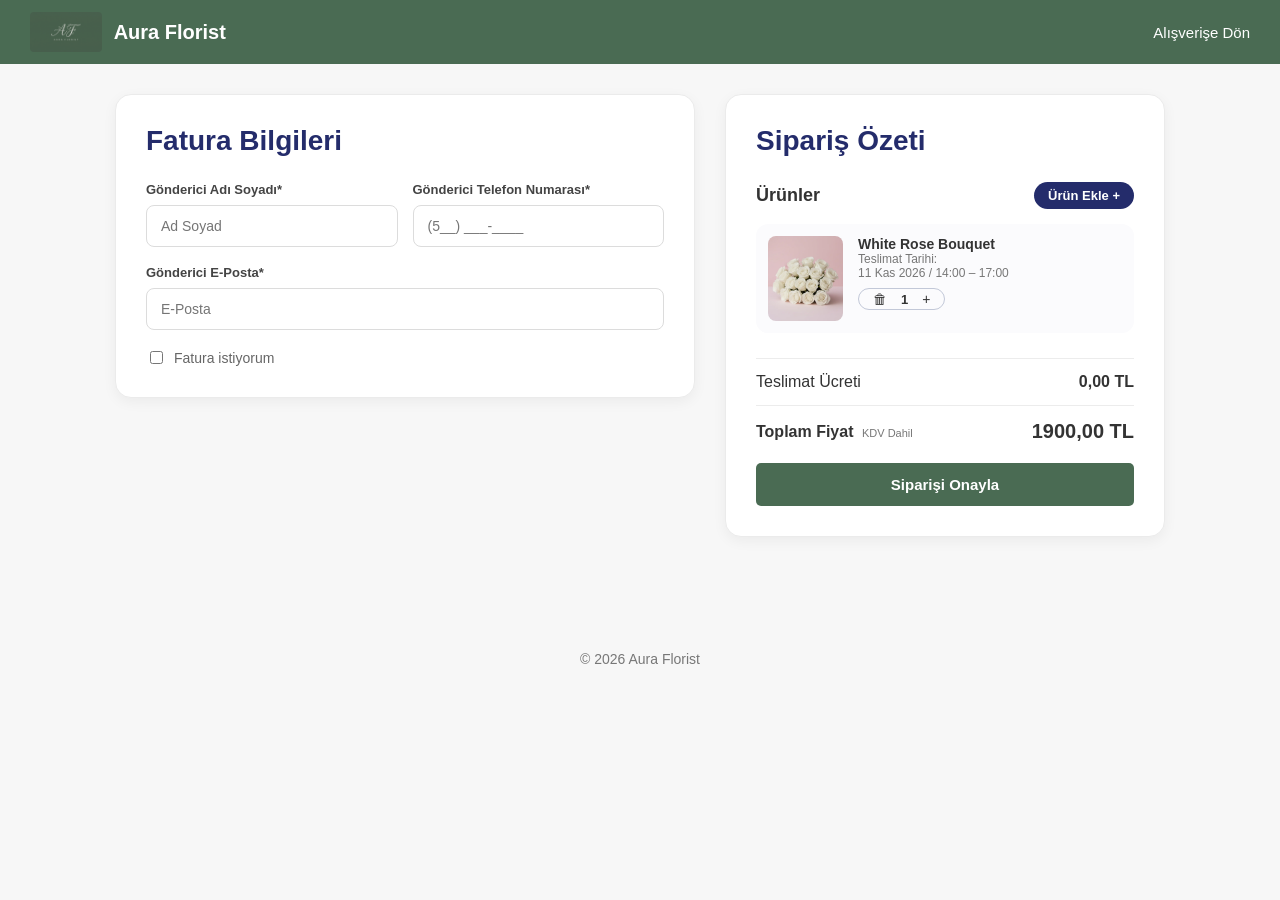
==== buy_screen.html @ 8c4b61f9 "moved" ====
<!DOCTYPE html>
<html lang="tr">
<head>
  <meta charset="UTF-8">
  <meta name="viewport" content="width=device-width, initial-scale=1.0">
  <title>Sipariş ve Ödeme — Aura Florist</title>
  <link rel="stylesheet" href="style.css">
  <link rel="icon" type="image/x-icon" href="images/logo.ico">
</head>
<body>

  <header>
    <div class="logo">
      <img src="images/logo.jpg" alt="Logo" class="logo-img">
      <span>Aura Florist</span>
    </div>
    <nav class="nav-menu">
      <a href="index.html">Alışverişe Dön</a>
    </nav>
  </header>

  <main class="checkout-page">
    <div class="checkout-layout">

      <!-- Sol Taraf: Fatura Bilgileri Kartı -->
      <section class="checkout-card">
        <h1 class="checkout-title">Fatura Bilgileri</h1>
        
        <form class="invoice-form">
          <div class="form-grid">
            <div class="form-group">
              <label for="full-name">Gönderici Adı Soyadı*</label>
              <input type="text" id="full-name" placeholder="Ad Soyad" required>
            </div>

            <div class="form-group">
              <label for="phone">Gönderici Telefon Numarası*</label>
              <input type="tel" id="phone" placeholder="(5__) ___-____" required>
            </div>
          </div>

          <div class="form-group">
            <label for="email">Gönderici E-Posta*</label>
            <input type="email" id="email" placeholder="E-Posta" required>
          </div>

          <label class="checkbox-label">
            <input type="checkbox">
            <span>Fatura istiyorum</span>
          </label>
        </form>
      </section>

      <!-- Sağ Taraf: Sipariş Özeti Kartı -->
      <section class="checkout-card summary-card">
        <h2 class="checkout-title">Sipariş Özeti</h2>

        <!-- Teslimat Bölgesi Kutusu -->
        

        <!-- Ürünler Başlık ve Buton -->
        <div class="section-row">
          <h3>Ürünler</h3>
          <a href="index.html#flowers" class="add-product-btn">Ürün Ekle +</a>
        </div>

        <!-- Sepetteki Ürün Kartı -->
        <div class="item-card">
          <img id="buy-img" src="images/whiterose.webp" alt="Flower" class="item-img">
          <div class="item-info">
            <div id="buy-name" class="item-name">White Rose Bouquet</div>
            <div class="item-sub">Teslimat Tarihi:</div>
            <div class="item-date">11 Kas 2026 / 14:00 – 17:00</div>
            <div class="qty-pill">
              <button type="button" class="qty-btn">&#128465;</button>
              <span class="qty-count">1</span>
              <button type="button" class="qty-btn">+</button>
            </div>
          </div>
        </div>

        <!-- Fiyat Dökümü -->
        <div class="price-line">
          <span>Teslimat Ücreti</span>
          <strong>0,00 TL</strong>
        </div>

        <div class="total-line">
          <div>
            <span class="total-label">Toplam Fiyat</span>
            <span class="tax-tag">KDV Dahil</span>
          </div>
          <span id="buy-price" class="total-price">1900,00 TL</span>
        </div>

        <button type="button" class="order-confirm-btn">Siparişi Onayla</button>
      </section>

    </div>
  </main>

  <footer>
    <p>&copy; 2026 Aura Florist</p>
  </footer>

  <script src="dynamic.js"></script>
</body>
</html>
---- style.css ----
/* --- Base Styles --- */
body {
  font-family: Arial, sans-serif;
  background-color: #f7f7f7;
  margin: 0;
  padding: 0;
  color: #333;
}

/* --- 1. Flexbox Navigation Header --- */
header {
  background-color: #4a6b53;
  padding: 12px 30px;
  display: flex;
  justify-content: space-between;
  align-items: center;
}

.logo {
  display: flex;
  align-items: center;
  gap: 12px;           /* Space between logo image and text */
  color: white;
  font-weight: bold;
  font-size: 20px;
}

.logo-img {
  height: 40px;        /* Height matches header bar */
  width: auto;
  border-radius: 4px;
  display: block;
}

.nav-menu {
  display: flex;
  gap: 20px;
  align-items: center;
}

.nav-menu a {
  color: white;
  text-decoration: none;
  font-size: 15px;
  font-weight: 500;
}

.nav-menu a:hover {
  text-decoration: underline;
}

/* --- Main Headings --- */
main h2 {
  text-align: center;
  margin-top: 35px;
  color: #333;
}

/* --- 2. CSS Grid Products Section (index.html) --- */
.products-grid {
  display: grid;
  grid-template-columns: repeat(auto-fit, minmax(220px, 1fr));
  gap: 25px;
  justify-content: center;
  max-width: 1000px;
  margin: 0 auto;
  padding: 20px;
}

.product-card {
  background-color: white;
  border: 1px solid #ddd;
  border-radius: 8px;
  padding: 15px;
  text-align: center;
  box-sizing: border-box;
}

.product-card img {
  width: 100%;
  height: 200px;
  object-fit: cover;
  border-radius: 4px;
}

.product-card h3 {
  margin: 15px 0 5px 0;
  font-size: 18px;
}

.price {
  font-weight: bold;
  color: #4a6b53;
  margin-bottom: 15px;
}

/* Global Buttons */
button {
  background-color: #4a6b53;
  color: white;
  border: none;
  padding: 10px 20px;
  border-radius: 5px;
  cursor: pointer;
  width: 100%;
  font-size: 14px;
  transition: background-color 0.2s ease;
}

button:hover {
  background-color: #38523f;
}

/* --- 3. Checkout Page Styles (buy_screen.html) --- */
.checkout-page {
  padding: 30px 20px;
}

.checkout-layout {
  max-width: 1050px;
  margin: 0 auto;
  display: flex;
  gap: 30px;
  align-items: flex-start;
  justify-content: center;
}

.checkout-card {
  background-color: #ffffff;
  border-radius: 16px;
  box-shadow: 0 4px 14px rgba(0, 0, 0, 0.05);
  border: 1px solid #ebebeb;
  padding: 30px;
  flex: 1;
  box-sizing: border-box;
}

.summary-card {
  max-width: 440px;
}

.checkout-title {
  font-size: 28px;
  font-weight: 800;
  color: #242c6b;
  margin: 0 0 25px 0;
  text-align: left;
}

.form-grid {
  display: grid;
  grid-template-columns: 1fr 1fr;
  gap: 15px;
}

.form-group {
  margin-bottom: 18px;
  text-align: left;
}

.form-group label {
  display: block;
  font-size: 13px;
  font-weight: 600;
  color: #444;
  margin-bottom: 8px;
}

.form-group input {
  width: 100%;
  padding: 12px 14px;
  font-size: 14px;
  border: 1px solid #dcdcdc;
  border-radius: 8px;
  box-sizing: border-box;
}

.form-group input:focus {
  outline: none;
  border-color: #242c6b;
}

.checkbox-label {
  display: flex;
  align-items: center;
  gap: 8px;
  font-size: 14px;
  color: #666;
  cursor: pointer;
  margin-top: 10px;
}

.checkbox-label input {
  width: auto;
}

.summary-box {
  background: #f8f8fa;
  border-radius: 12px;
  padding: 14px 18px;
  text-align: left;
  margin-bottom: 20px;
}

.box-title {
  font-size: 14px;
  font-weight: bold;
  color: #222;
  margin-bottom: 4px;
}

.box-sub, .box-date {
  font-size: 13px;
  color: #666;
}

.section-row {
  display: flex;
  justify-content: space-between;
  align-items: center;
  margin-bottom: 15px;
}

.section-row h3 {
  font-size: 18px;
  margin: 0;
}

.add-product-btn {
  background: #242c6b;
  color: white;
  text-decoration: none;
  padding: 6px 14px;
  border-radius: 18px;
  font-size: 13px;
  font-weight: 600;
}

.item-card {
  display: flex;
  gap: 15px;
  background: #fbfbfd;
  border-radius: 12px;
  padding: 12px;
  margin-bottom: 25px;
  text-align: left;
}

.item-img {
  width: 75px;
  height: 85px;
  object-fit: cover;
  border-radius: 8px;
}

.item-info {
  flex: 1;
}

.item-name {
  font-weight: 600;
  font-size: 14px;
}

.item-sub, .item-date {
  font-size: 12px;
  color: #777;
}

.qty-pill {
  display: inline-flex;
  align-items: center;
  gap: 10px;
  border: 1px solid #c2c8d8;
  border-radius: 20px;
  padding: 2px 10px;
  margin-top: 8px;
}

.qty-btn {
  background: none;
  border: none;
  cursor: pointer;
  padding: 0 4px;
  color: #333;
  width: auto;
}

.qty-count {
  font-size: 13px;
  font-weight: 600;
}

.price-line, .total-line {
  border-top: 1px solid #ececec;
  display: flex;
  justify-content: space-between;
  align-items: center;
  padding-top: 14px;
  margin-top: 14px;
}

.total-label {
  font-size: 16px;
  font-weight: bold;
}

.tax-tag {
  font-size: 11px;
  color: #777;
  margin-left: 4px;
}

.total-price {
  font-size: 20px;
  font-weight: 800;
}

.order-confirm-btn {
  margin-top: 20px;
  padding: 13px;
  font-weight: bold;
  font-size: 15px;
}

/* --- Footer --- */
footer {
  text-align: center;
  margin-top: 50px;
  padding: 20px;
  color: #777;
  font-size: 14px;
}

/* --- 4. Responsive Media Query --- */
@media (max-width: 768px) {
  header {
    flex-direction: column;
    gap: 12px;
    text-align: center;
  }

  .products-grid {
    grid-template-columns: 1fr;
    max-width: 280px;
    gap: 15px;
    padding: 10px;
  }

  .checkout-layout {
    flex-direction: column;
    align-items: center;
  }

  .form-grid {
    grid-template-columns: 1fr;
  }

  .checkout-card, .summary-card {
    width: 100%;
    max-width: 100%;
  }
}
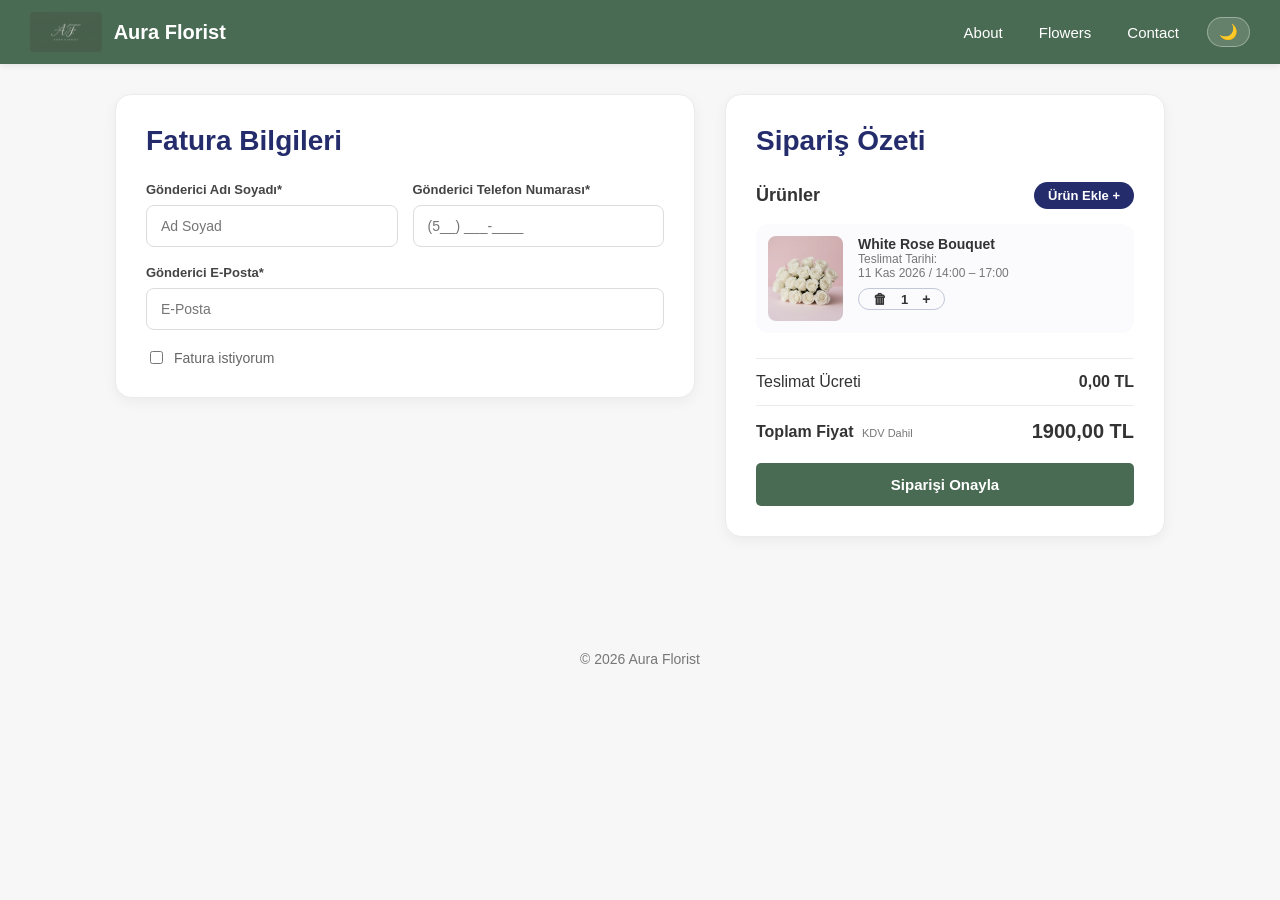
==== commit 40a3b288: "fixing based on the PDF" ====
--- a/buy_screen.html
+++ b/buy_screen.html
@@ -15,8 +15,11 @@
       <span>Aura Florist</span>
     </div>
     <nav class="nav-menu">
-      <a href="index.html">Alışverişe Dön</a>
-    </nav>
+    <a href="index.html#about">About</a>
+    <a href="index.html#flowers">Flowers</a>
+    <a href="contact_us.html">Contact</a>
+    <button type="button" id="dark-mode-toggle" class="theme-btn" title="Toggle Dark Mode">🌙</button>
+  </nav>
   </header>
 
   <main class="checkout-page">
--- a/style.css
+++ b/style.css
@@ -1,4 +1,10 @@
-/* --- Base Styles --- */
+/* ==========================================================================
+   1. BASE STYLES & RESET
+   ========================================================================== */
+* {
+  box-sizing: border-box;
+}
+
 body {
   font-family: Arial, sans-serif;
   background-color: #f7f7f7;
@@ -7,26 +13,32 @@
   color: #333;
 }
 
-/* --- 1. Flexbox Navigation Header --- */
+/* ==========================================================================
+   2. FLEXBOX NAVIGATION HEADER
+   ========================================================================== */
 header {
   background-color: #4a6b53;
   padding: 12px 30px;
   display: flex;
   justify-content: space-between;
   align-items: center;
+  position: sticky;
+  top: 0;
+  z-index: 100;
+  box-shadow: 0 2px 6px rgba(0, 0, 0, 0.08);
 }
 
 .logo {
   display: flex;
   align-items: center;
-  gap: 12px;           /* Space between logo image and text */
+  gap: 12px;
   color: white;
   font-weight: bold;
   font-size: 20px;
 }
 
 .logo-img {
-  height: 40px;        /* Height matches header bar */
+  height: 40px;
   width: auto;
   border-radius: 4px;
   display: block;
@@ -43,20 +55,50 @@
   text-decoration: none;
   font-size: 15px;
   font-weight: 500;
+  padding: 4px 8px;
+  border-radius: 4px;
+  transition: background-color 0.2s ease, text-decoration 0.2s ease;
 }
 
 .nav-menu a:hover {
   text-decoration: underline;
-}
-
-/* --- Main Headings --- */
+  background-color: rgba(255, 255, 255, 0.1);
+}
+
+/* ==========================================================================
+   3. HEADINGS & BUTTONS
+   ========================================================================== */
 main h2 {
   text-align: center;
   margin-top: 35px;
   color: #333;
-}
-
-/* --- 2. CSS Grid Products Section (index.html) --- */
+  font-size: 28px;
+}
+
+button {
+  background-color: #4a6b53;
+  color: white;
+  border: none;
+  padding: 10px 20px;
+  border-radius: 5px;
+  cursor: pointer;
+  width: 100%;
+  font-size: 14px;
+  font-weight: 600;
+  transition: background-color 0.2s ease, transform 0.1s ease;
+}
+
+button:hover {
+  background-color: #38523f;
+}
+
+button:active {
+  transform: scale(0.98);
+}
+
+/* ==========================================================================
+   4. CSS GRID PRODUCT CATALOG (index.html)
+   ========================================================================== */
 .products-grid {
   display: grid;
   grid-template-columns: repeat(auto-fit, minmax(220px, 1fr));
@@ -73,14 +115,34 @@
   border-radius: 8px;
   padding: 15px;
   text-align: center;
-  box-sizing: border-box;
+  display: flex;
+  flex-direction: column;
+  transition: transform 0.2s ease, box-shadow 0.2s ease;
+}
+
+.product-card:hover {
+  transform: translateY(-4px);
+  box-shadow: 0 6px 18px rgba(0, 0, 0, 0.08);
+}
+
+/* Clickable image link wrapper */
+.product-card > a {
+  display: block;
+  overflow: hidden;
+  border-radius: 6px;
+  cursor: pointer;
 }
 
 .product-card img {
   width: 100%;
   height: 200px;
   object-fit: cover;
-  border-radius: 4px;
+  display: block;
+  transition: transform 0.3s ease;
+}
+
+.product-card > a:hover img {
+  transform: scale(1.05); /* Soft zoom on hover to show it is clickable */
 }
 
 .product-card h3 {
@@ -94,24 +156,96 @@
   margin-bottom: 15px;
 }
 
-/* Global Buttons */
-button {
-  background-color: #4a6b53;
-  color: white;
-  border: none;
-  padding: 10px 20px;
-  border-radius: 5px;
-  cursor: pointer;
-  width: 100%;
-  font-size: 14px;
-  transition: background-color 0.2s ease;
-}
-
-button:hover {
-  background-color: #38523f;
-}
-
-/* --- 3. Checkout Page Styles (buy_screen.html) --- */
+/* Buy button link container */
+.product-card a button {
+  margin-top: auto;
+}
+
+/* ==========================================================================
+   5. FLOWER DETAIL PAGES (white.html, red.html, tulip.html)
+   ========================================================================== */
+.detail-page {
+  padding: 40px 20px;
+}
+
+.detail-card {
+  max-width: 900px;
+  margin: 0 auto;
+  background-color: #ffffff;
+  border-radius: 16px;
+  border: 1px solid #ebebeb;
+  box-shadow: 0 4px 14px rgba(0, 0, 0, 0.05);
+  display: flex;
+  gap: 35px;
+  padding: 30px;
+  align-items: center;
+}
+
+.detail-img {
+  width: 380px;
+  height: 380px;
+  object-fit: cover;
+  border-radius: 12px;
+  flex-shrink: 0;
+  box-shadow: 0 4px 10px rgba(0, 0, 0, 0.06);
+}
+
+.detail-content {
+  text-align: left;
+  flex: 1;
+}
+
+.detail-tag {
+  display: inline-block;
+  font-size: 12px;
+  text-transform: uppercase;
+  font-weight: 700;
+  color: #4a6b53;
+  letter-spacing: 1px;
+  margin-bottom: 8px;
+}
+
+.detail-content h1 {
+  font-size: 28px;
+  margin: 0 0 8px 0;
+  color: #222;
+}
+
+.detail-price {
+  font-size: 22px;
+  font-weight: bold;
+  color: #4a6b53;
+  margin-bottom: 20px;
+}
+
+.detail-content h3 {
+  font-size: 15px;
+  margin: 16px 0 6px 0;
+  color: #242c6b;
+  text-transform: uppercase;
+  letter-spacing: 0.5px;
+}
+
+.detail-content p {
+  font-size: 14px;
+  color: #555;
+  line-height: 1.6;
+  margin: 0 0 10px 0;
+}
+
+.detail-buy-btn {
+  margin-top: 18px;
+  padding: 12px 28px;
+  font-size: 15px;
+  font-weight: bold;
+  border-radius: 6px;
+  width: auto;
+  display: inline-block;
+}
+
+/* ==========================================================================
+   6. CHECKOUT PAGE (buy_screen.html)
+   ========================================================================== */
 .checkout-page {
   padding: 30px 20px;
 }
@@ -132,7 +266,6 @@
   border: 1px solid #ebebeb;
   padding: 30px;
   flex: 1;
-  box-sizing: border-box;
 }
 
 .summary-card {
@@ -172,7 +305,6 @@
   font-size: 14px;
   border: 1px solid #dcdcdc;
   border-radius: 8px;
-  box-sizing: border-box;
 }
 
 .form-group input:focus {
@@ -323,7 +455,9 @@
   font-size: 15px;
 }
 
-/* --- Footer --- */
+/* ==========================================================================
+   7. FOOTER
+   ========================================================================== */
 footer {
   text-align: center;
   margin-top: 50px;
@@ -332,8 +466,10 @@
   font-size: 14px;
 }
 
-/* --- 4. Responsive Media Query --- */
-@media (max-width: 768px) {
+/* ==========================================================================
+   8. RESPONSIVE BREAKPOINTS (MEDIA QUERIES)
+   ========================================================================== */
+@media (max-width: 800px) {
   header {
     flex-direction: column;
     gap: 12px;
@@ -347,6 +483,24 @@
     padding: 10px;
   }
 
+  /* Detail Card Responsive */
+  .detail-card {
+    flex-direction: column;
+    padding: 20px;
+    gap: 20px;
+  }
+
+  .detail-img {
+    width: 100%;
+    height: 260px;
+  }
+
+  .detail-buy-btn {
+    width: 100%;
+    text-align: center;
+  }
+
+  /* Checkout Layout Responsive */
   .checkout-layout {
     flex-direction: column;
     align-items: center;
@@ -360,4 +514,341 @@
     width: 100%;
     max-width: 100%;
   }
+}
+
+/* ==========================================================================
+   ABOUT US STORY SECTION
+   ========================================================================== */
+.about-us {
+  max-width: 780px;
+  margin: 45px auto 25px auto;
+  padding: 35px 25px;
+  background-color: #ffffff;
+  border-radius: 14px;
+  border: 1px solid #e9ece9;
+  box-shadow: 0 4px 16px rgba(0, 0, 0, 0.04);
+  text-align: center;
+}
+
+.about-badge {
+  display: inline-block;
+  font-size: 11px;
+  letter-spacing: 1.5px;
+  text-transform: uppercase;
+  font-weight: 700;
+  color: #4a6b53;
+  background-color: #eef4f0;
+  padding: 5px 14px;
+  border-radius: 20px;
+  margin-bottom: 12px;
+}
+
+.about-us h2 {
+  margin: 0 0 12px 0;
+  font-size: 26px;
+  color: #242c6b;
+  font-weight: 700;
+}
+
+.about-lead {
+  font-size: 16px;
+  font-weight: 600;
+  color: #4a6b53;
+  margin-bottom: 14px;
+  font-style: italic;
+  line-height: 1.4;
+}
+
+.about-text {
+  font-size: 14.5px;
+  color: #555555;
+  line-height: 1.7;
+  margin: 0 auto;
+  max-width: 680px;
+}
+
+@media (max-width: 800px) {
+  .about-us {
+    margin: 25px 15px;
+    padding: 25px 18px;
+  }
+
+  .about-us h2 {
+    font-size: 22px;
+  }
+
+  .about-lead {
+    font-size: 15px;
+  }
+
+  .about-text {
+    font-size: 13.5px;
+  }
+}
+
+.about-us,
+#flowers {
+  scroll-margin-top: 90px; /* Leaves room for the sticky green header */
+}
+
+html {
+  scroll-behavior: smooth;
+}
+
+.contact-page {
+  padding: 45px 20px;
+}
+
+.contact-layout {
+  max-width: 1000px;
+  margin: 0 auto;
+  display: flex;
+  gap: 30px;
+  align-items: stretch;
+  justify-content: center;
+}
+
+.contact-card {
+  background-color: #ffffff;
+  border-radius: 16px;
+  border: 1px solid #ebebeb;
+  box-shadow: 0 4px 14px rgba(0, 0, 0, 0.05);
+  padding: 32px;
+  flex: 1;
+  text-align: left;
+}
+
+.contact-card h1 {
+  font-size: 28px;
+  color: #242c6b;
+  margin: 8px 0 12px 0;
+}
+
+.contact-card h2 {
+  font-size: 24px;
+  color: #242c6b;
+  margin: 0 0 20px 0;
+  text-align: left;
+}
+
+.contact-lead {
+  font-size: 14.5px;
+  color: #555;
+  line-height: 1.6;
+  margin-bottom: 24px;
+}
+
+.contact-details {
+  display: flex;
+  flex-direction: column;
+  gap: 16px;
+  border-top: 1px solid #ececec;
+  padding-top: 20px;
+}
+
+.contact-item strong {
+  display: block;
+  font-size: 12px;
+  text-transform: uppercase;
+  letter-spacing: 0.5px;
+  color: #4a6b53;
+  margin-bottom: 3px;
+}
+
+.contact-item span {
+  font-size: 14.5px;
+  color: #333;
+}
+
+.contact-form textarea {
+  width: 100%;
+  padding: 12px 14px;
+  font-size: 14px;
+  font-family: Arial, sans-serif;
+  border: 1px solid #dcdcdc;
+  border-radius: 8px;
+  resize: vertical;
+}
+
+.contact-form textarea:focus {
+  outline: none;
+  border-color: #242c6b;
+}
+
+@media (max-width: 800px) {
+  .contact-layout {
+    flex-direction: column;
+  }
+
+  .contact-card {
+    padding: 22px 18px;
+  }
+}
+
+.theme-btn {
+  background: rgba(255, 255, 255, 0.15);
+  border: 1px solid rgba(255, 255, 255, 0.35);
+  color: white;
+  width: auto;
+  padding: 5px 11px;
+  font-size: 15px;
+  border-radius: 20px;
+  cursor: pointer;
+}
+
+.theme-btn:hover {
+  background: rgba(255, 255, 255, 0.28);
+}
+
+/* Dark Mode Theme Overrides */
+body.dark-mode {
+  background-color: #141715;
+  color: #e4e6e5;
+}
+
+body.dark-mode header {
+  background-color: #243629;
+}
+
+body.dark-mode main h2,
+body.dark-mode .product-card h3,
+body.dark-mode .detail-content h1,
+body.dark-mode .section-row h3,
+body.dark-mode .total-label,
+body.dark-mode .total-price,
+body.dark-mode .box-title,
+body.dark-mode .price-line strong,
+body.dark-mode .contact-item span,
+body.dark-mode .item-name {
+  color: #f0f2f1;
+}
+
+body.dark-mode .checkout-title,
+body.dark-mode .about-us h2,
+body.dark-mode .detail-content h3,
+body.dark-mode .contact-card h1,
+body.dark-mode .contact-card h2 {
+  color: #8fa3ff;
+}
+
+body.dark-mode .about-badge {
+  background-color: #27382c;
+  color: #98c9a6;
+}
+
+body.dark-mode .about-lead,
+body.dark-mode .price,
+body.dark-mode .detail-price,
+body.dark-mode .detail-tag,
+body.dark-mode .contact-item strong {
+  color: #82b891;
+}
+
+body.dark-mode .about-us,
+body.dark-mode .product-card,
+body.dark-mode .detail-card,
+body.dark-mode .checkout-card,
+body.dark-mode .contact-card,
+body.dark-mode footer {
+  background-color: #1e2320;
+  border-color: #2f3632;
+  color: #d8dcd9;
+}
+
+body.dark-mode .summary-box,
+body.dark-mode .item-card,
+body.dark-mode .qty-pill {
+  background-color: #272d2a;
+  border-color: #38403c;
+}
+
+body.dark-mode .about-text,
+body.dark-mode .detail-content p,
+body.dark-mode .contact-lead,
+body.dark-mode .box-sub,
+body.dark-mode .box-date,
+body.dark-mode .item-sub,
+body.dark-mode .item-date,
+body.dark-mode .price-line,
+body.dark-mode .form-group label,
+body.dark-mode .checkbox-label,
+body.dark-mode footer {
+  color: #b0b6b2;
+}
+
+body.dark-mode .form-group input,
+body.dark-mode .contact-form textarea {
+  background-color: #141715;
+  border-color: #38403c;
+  color: #f0f2f1;
+}
+
+body.dark-mode .qty-btn {
+  color: #f0f2f1;
+}
+
+body.dark-mode .price-line,
+body.dark-mode .total-line,
+body.dark-mode .contact-details {
+  border-top-color: #2f3632;
+}
+
+.comparison-section {
+  max-width: 960px;
+  margin: 20px auto 50px auto;
+  padding: 0 20px;
+  overflow-x: auto;
+}
+
+.info-table {
+  width: 100%;
+  border-collapse: collapse;
+  background-color: #ffffff;
+  border-radius: 12px;
+  overflow: hidden;
+  box-shadow: 0 4px 14px rgba(0, 0, 0, 0.05);
+  border: 1px solid #e5e5e5;
+  text-align: left;
+}
+
+.info-table th {
+  background-color: #4a6b53;
+  color: #ffffff;
+  font-size: 14px;
+  font-weight: 600;
+  padding: 14px 18px;
+}
+
+.info-table td {
+  padding: 13px 18px;
+  font-size: 14px;
+  border-bottom: 1px solid #eeeeee;
+  color: #444;
+}
+
+.info-table tbody tr:last-child td {
+  border-bottom: none;
+}
+
+.info-table tbody tr:hover {
+  background-color: #f4f8f5;
+}
+
+/* Dark Mode Support for Tables */
+body.dark-mode .info-table {
+  background-color: #1e2320;
+  border-color: #2f3632;
+}
+
+body.dark-mode .info-table th {
+  background-color: #26382b;
+}
+
+body.dark-mode .info-table td {
+  border-bottom-color: #2f3632;
+  color: #d0d5d2;
+}
+
+body.dark-mode .info-table tbody tr:hover {
+  background-color: #272d2a;
 }
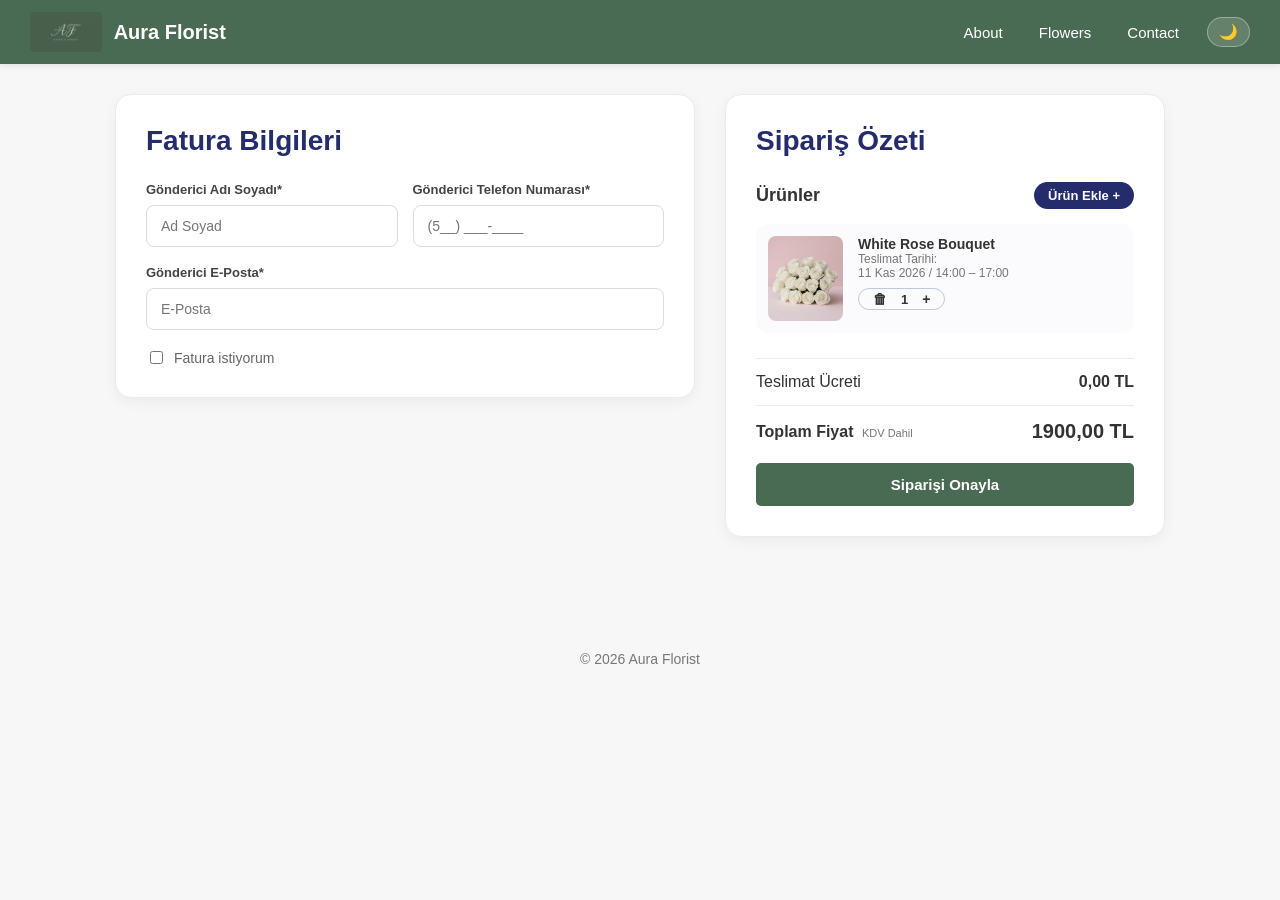
==== commit 4d332c37: "no" ====
--- a/buy_screen.html
+++ b/buy_screen.html
@@ -25,7 +25,6 @@
   <main class="checkout-page">
     <div class="checkout-layout">
 
-      <!-- Sol Taraf: Fatura Bilgileri Kartı -->
       <section class="checkout-card">
         <h1 class="checkout-title">Fatura Bilgileri</h1>
         
@@ -58,16 +57,11 @@
       <section class="checkout-card summary-card">
         <h2 class="checkout-title">Sipariş Özeti</h2>
 
-        <!-- Teslimat Bölgesi Kutusu -->
-        
-
-        <!-- Ürünler Başlık ve Buton -->
         <div class="section-row">
           <h3>Ürünler</h3>
           <a href="index.html#flowers" class="add-product-btn">Ürün Ekle +</a>
         </div>
 
-        <!-- Sepetteki Ürün Kartı -->
         <div class="item-card">
           <img id="buy-img" src="images/whiterose.webp" alt="Flower" class="item-img">
           <div class="item-info">
@@ -82,7 +76,6 @@
           </div>
         </div>
 
-        <!-- Fiyat Dökümü -->
         <div class="price-line">
           <span>Teslimat Ücreti</span>
           <strong>0,00 TL</strong>
--- a/style.css
+++ b/style.css
@@ -1,6 +1,3 @@
-/* ==========================================================================
-   1. BASE STYLES & RESET
-   ========================================================================== */
 * {
   box-sizing: border-box;
 }
@@ -13,9 +10,6 @@
   color: #333;
 }
 
-/* ==========================================================================
-   2. FLEXBOX NAVIGATION HEADER
-   ========================================================================== */
 header {
   background-color: #4a6b53;
   padding: 12px 30px;
@@ -65,9 +59,6 @@
   background-color: rgba(255, 255, 255, 0.1);
 }
 
-/* ==========================================================================
-   3. HEADINGS & BUTTONS
-   ========================================================================== */
 main h2 {
   text-align: center;
   margin-top: 35px;
@@ -96,9 +87,6 @@
   transform: scale(0.98);
 }
 
-/* ==========================================================================
-   4. CSS GRID PRODUCT CATALOG (index.html)
-   ========================================================================== */
 .products-grid {
   display: grid;
   grid-template-columns: repeat(auto-fit, minmax(220px, 1fr));
@@ -125,7 +113,6 @@
   box-shadow: 0 6px 18px rgba(0, 0, 0, 0.08);
 }
 
-/* Clickable image link wrapper */
 .product-card > a {
   display: block;
   overflow: hidden;
@@ -161,9 +148,6 @@
   margin-top: auto;
 }
 
-/* ==========================================================================
-   5. FLOWER DETAIL PAGES (white.html, red.html, tulip.html)
-   ========================================================================== */
 .detail-page {
   padding: 40px 20px;
 }
@@ -243,9 +227,6 @@
   display: inline-block;
 }
 
-/* ==========================================================================
-   6. CHECKOUT PAGE (buy_screen.html)
-   ========================================================================== */
 .checkout-page {
   padding: 30px 20px;
 }
@@ -455,9 +436,6 @@
   font-size: 15px;
 }
 
-/* ==========================================================================
-   7. FOOTER
-   ========================================================================== */
 footer {
   text-align: center;
   margin-top: 50px;
@@ -466,9 +444,6 @@
   font-size: 14px;
 }
 
-/* ==========================================================================
-   8. RESPONSIVE BREAKPOINTS (MEDIA QUERIES)
-   ========================================================================== */
 @media (max-width: 800px) {
   header {
     flex-direction: column;
@@ -483,7 +458,6 @@
     padding: 10px;
   }
 
-  /* Detail Card Responsive */
   .detail-card {
     flex-direction: column;
     padding: 20px;
@@ -500,7 +474,6 @@
     text-align: center;
   }
 
-  /* Checkout Layout Responsive */
   .checkout-layout {
     flex-direction: column;
     align-items: center;
@@ -516,9 +489,6 @@
   }
 }
 
-/* ==========================================================================
-   ABOUT US STORY SECTION
-   ========================================================================== */
 .about-us {
   max-width: 780px;
   margin: 45px auto 25px auto;
@@ -588,7 +558,7 @@
 
 .about-us,
 #flowers {
-  scroll-margin-top: 90px; /* Leaves room for the sticky green header */
+  scroll-margin-top: 90px;
 }
 
 html {
